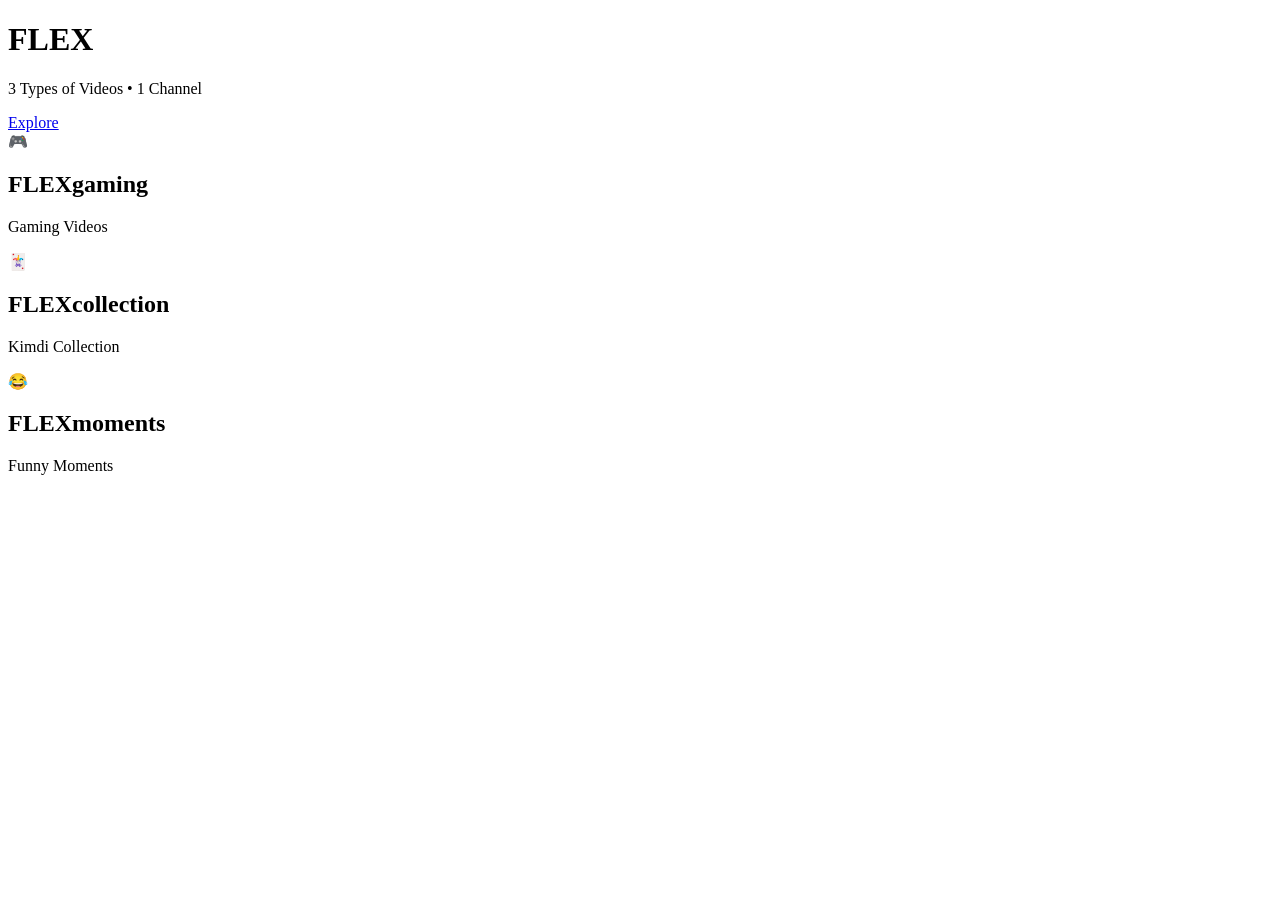
==== index.html @ e318ca54 "Create index.html" ====
<!DOCTYPE html>
<html lang="en">

<head>
<meta charset="UTF-8">
<meta name="viewport" content="width=device-width, initial-scale=1.0">

<title>FLEX</title>

<link rel="stylesheet" href="style.css">

<link href="https://fonts.googleapis.com/css2?family=Poppins:wght@300;500;700;900&display=swap" rel="stylesheet">
</head>

<body>

<div class="hero">

<h1>FLEX</h1>

<p>3 Types of Videos • 1 Channel</p>

<a href="#videos" class="btn">
Explore
</a>

</div>

<section id="videos">

<div class="card">
🎮
<h2>FLEXgaming</h2>
<p>Gaming Videos</p>
</div>

<div class="card">
🃏
<h2>FLEXcollection</h2>
<p>Kimdi Collection</p>
</div>

<div class="card">
😂
<h2>FLEXmoments</h2>
<p>Funny Moments</p>
</div>

</section>

<script src="script.js"></script>

</body>

</html>
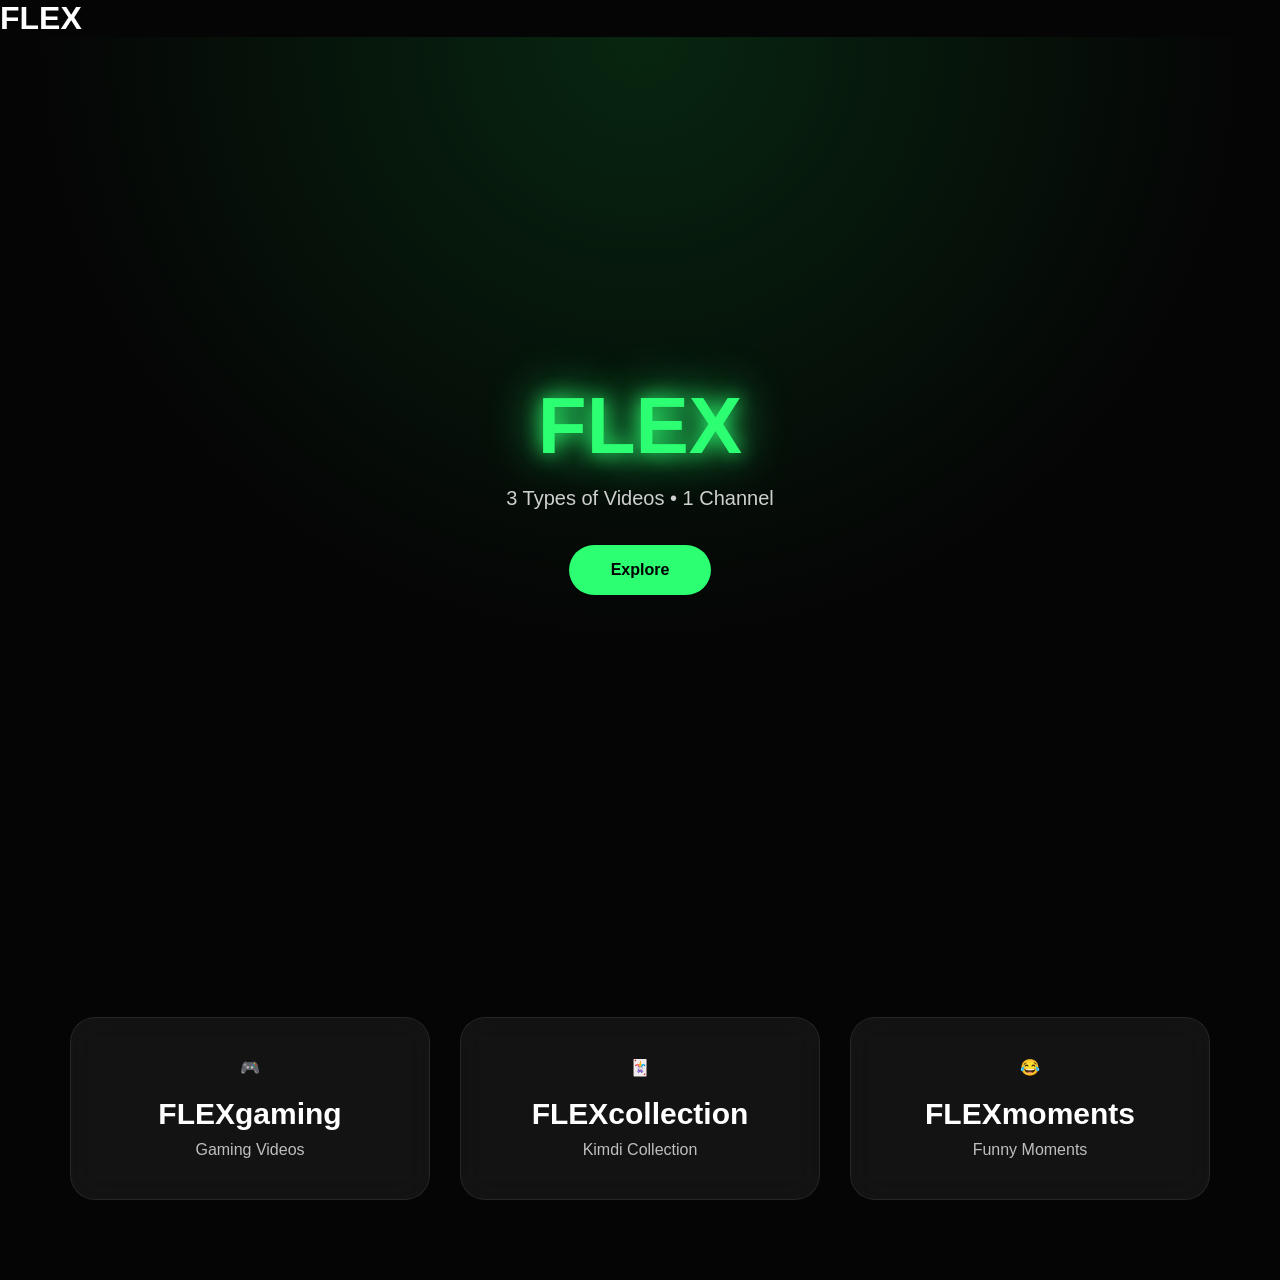
==== commit 391602b3: "Update index.html" ====
--- a/index.html
+++ b/index.html
@@ -14,6 +14,14 @@
 
 <body>
 
+  <div id="loader">
+
+<h1 class="glitch" data-text="FLEX">
+FLEX
+</h1>
+
+  </div>
+  
 <div class="hero">
 
 <h1>FLEX</h1>
--- a/style.css
+++ b/style.css
@@ -0,0 +1,102 @@
+*{
+margin:0;
+padding:0;
+box-sizing:border-box;
+font-family:'Poppins',sans-serif;
+scroll-behavior:smooth;
+}
+
+body{
+background:#050505;
+color:white;
+overflow-x:hidden;
+}
+
+.hero{
+height:100vh;
+display:flex;
+flex-direction:column;
+justify-content:center;
+align-items:center;
+text-align:center;
+padding:20px;
+background:
+radial-gradient(circle at top,#16ff5b22,transparent 55%);
+}
+
+.hero h1{
+font-size:80px;
+font-weight:900;
+color:#2cff72;
+text-shadow:
+0 0 20px #2cff72,
+0 0 50px #2cff72;
+animation:fade 1.2s ease;
+}
+
+.hero p{
+margin-top:15px;
+font-size:20px;
+color:#cfcfcf;
+}
+
+.btn{
+margin-top:35px;
+padding:16px 42px;
+border-radius:50px;
+background:#2cff72;
+color:#000;
+text-decoration:none;
+font-weight:700;
+transition:.3s;
+}
+
+.btn:hover{
+transform:scale(1.08);
+box-shadow:0 0 25px #2cff72;
+}
+
+#videos{
+display:grid;
+grid-template-columns:repeat(auto-fit,minmax(260px,1fr));
+gap:30px;
+padding:80px 30px;
+max-width:1200px;
+margin:auto;
+}
+
+.card{
+background:rgba(255,255,255,.06);
+border:1px solid rgba(255,255,255,.08);
+backdrop-filter:blur(15px);
+border-radius:25px;
+padding:40px;
+text-align:center;
+transition:.35s;
+}
+
+.card:hover{
+transform:translateY(-10px);
+box-shadow:0 0 30px #2cff72;
+}
+
+.card h2{
+margin-top:20px;
+font-size:30px;
+}
+
+.card p{
+margin-top:10px;
+color:#bfbfbf;
+}
+
+@keyframes fade{
+from{
+opacity:0;
+transform:translateY(40px);
+}
+to{
+opacity:1;
+transform:translateY(0);
+}
+}
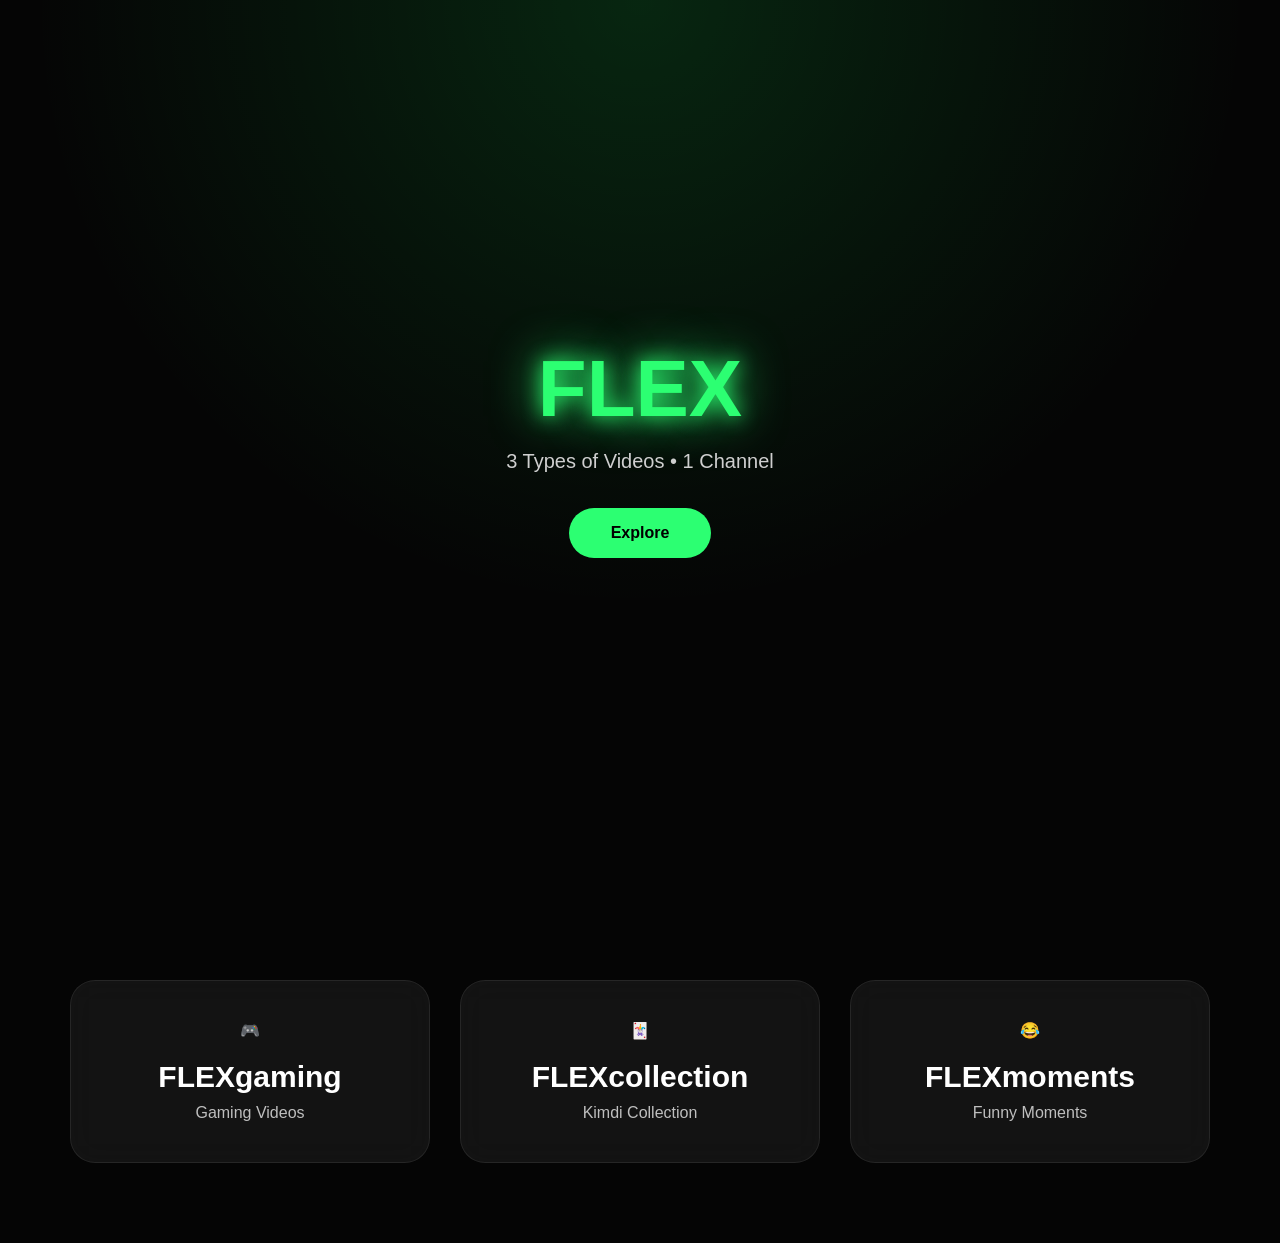
==== commit 2d337ce5: "Update index.html" ====
--- a/index.html
+++ b/index.html
@@ -20,6 +20,12 @@
 FLEX
 </h1>
 
+  </div>
+
+  <div class="background">
+<div class="blob blob1"></div>
+<div class="blob blob2"></div>
+<div class="blob blob3"></div>
   </div>
   
 <div class="hero">
--- a/style.css
+++ b/style.css
@@ -100,3 +100,69 @@
 transform:translateY(0);
 }
 }
+
+#loader{
+position:fixed;
+top:0;
+left:0;
+width:100%;
+height:100%;
+background:#050505;
+display:flex;
+justify-content:center;
+align-items:center;
+z-index:9999;
+animation:loaderHide .8s ease forwards;
+animation-delay:2.2s;
+}
+
+.glitch{
+font-size:90px;
+font-weight:900;
+color:#2cff72;
+position:relative;
+text-shadow:
+0 0 20px #2cff72,
+0 0 40px #2cff72;
+animation:glitch .2s infinite;
+}
+
+.glitch::before,
+.glitch::after{
+content:attr(data-text);
+position:absolute;
+left:0;
+top:0;
+}
+
+.glitch::before{
+color:#00ffff;
+transform:translate(-2px,0);
+opacity:.6;
+}
+
+.glitch::after{
+color:#ff00ff;
+transform:translate(2px,0);
+opacity:.6;
+}
+
+@keyframes glitch{
+
+0%{transform:translate(0);}
+20%{transform:translate(-2px,2px);}
+40%{transform:translate(2px,-2px);}
+60%{transform:translate(-1px,1px);}
+80%{transform:translate(1px,-1px);}
+100%{transform:translate(0);}
+
+}
+
+@keyframes loaderHide{
+
+to{
+opacity:0;
+visibility:hidden;
+}
+
+}
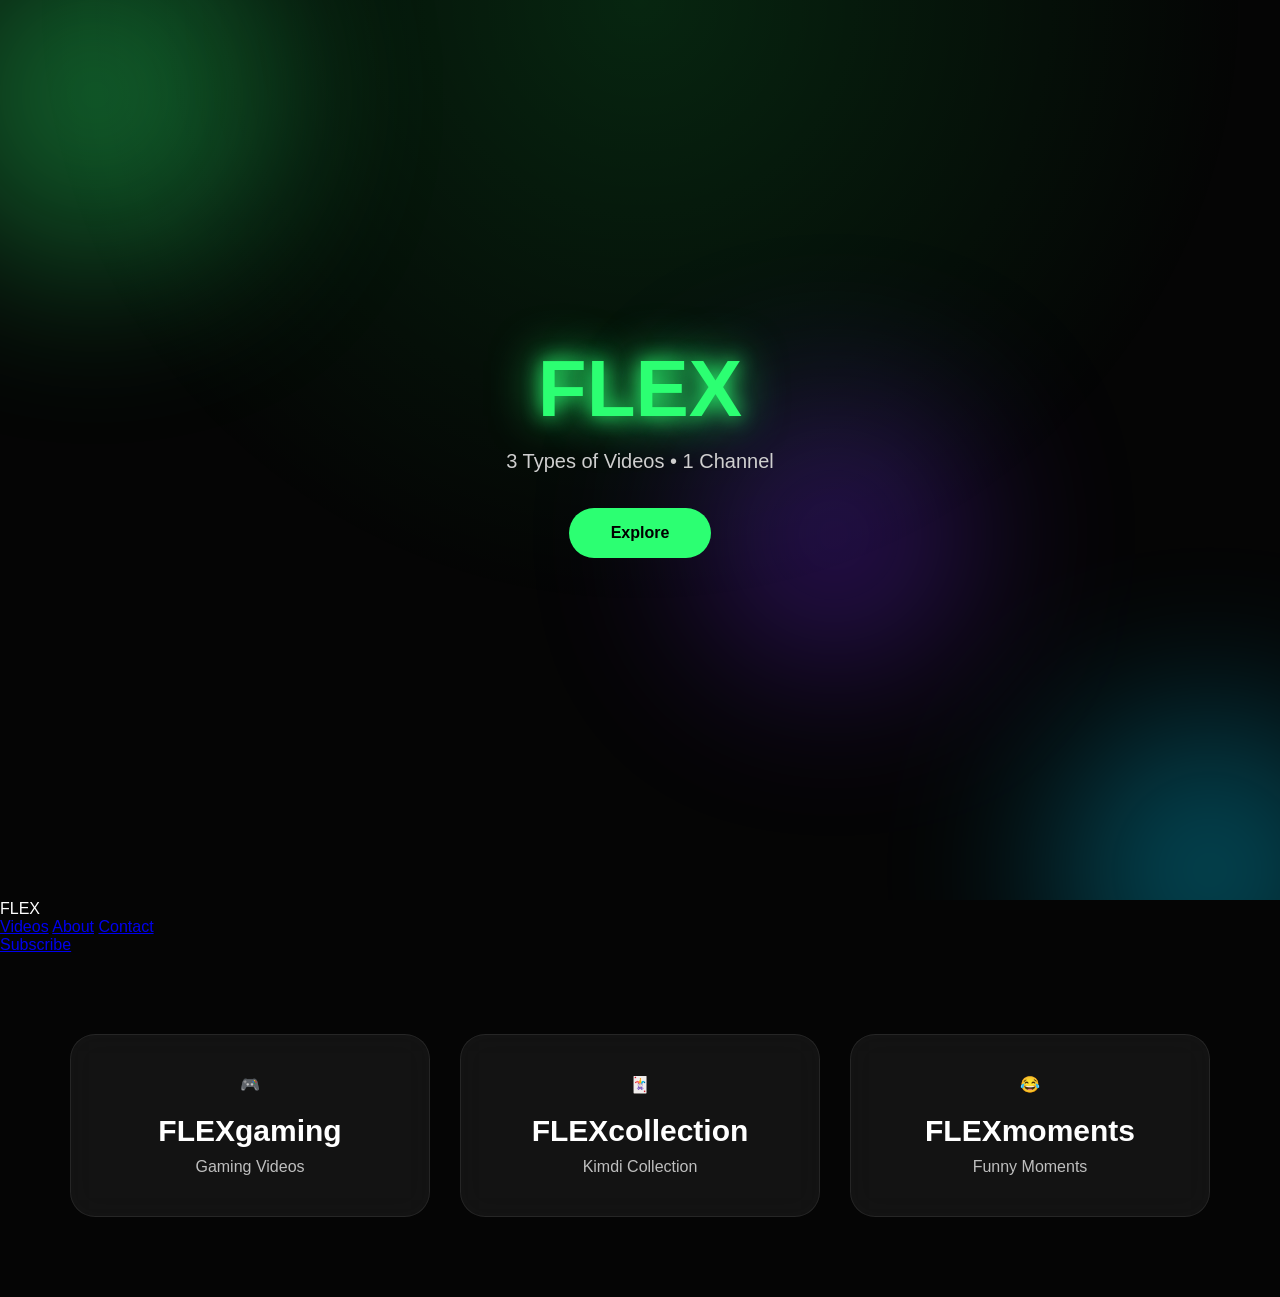
==== commit efb54a91: "Update index.html" ====
--- a/index.html
+++ b/index.html
@@ -40,8 +40,22 @@
 
 </div>
 
+  <header>
+<div class="logo">FLEX</div>
+
+<nav>
+<a href="#videos">Videos</a>
+<a href="#">About</a>
+<a href="#">Contact</a>
+</nav>
+
+<a class="subscribe" href="#">
+Subscribe
+</a>
+  </header>
+  
 <section id="videos">
-
+  
 <div class="card">
 🎮
 <h2>FLEXgaming</h2>
--- a/style.css
+++ b/style.css
@@ -166,3 +166,71 @@
 }
 
 }
+
+.background{
+position:fixed;
+top:0;
+left:0;
+width:100%;
+height:100%;
+overflow:hidden;
+z-index:-1;
+}
+
+.blob{
+position:absolute;
+border-radius:50%;
+filter:blur(90px);
+opacity:.35;
+animation:float 16s ease-in-out infinite;
+}
+
+.blob1{
+width:350px;
+height:350px;
+background:#2cff72;
+top:-80px;
+left:-80px;
+}
+
+.blob2{
+width:300px;
+height:300px;
+background:#00d4ff;
+bottom:-120px;
+right:-80px;
+animation-delay:3s;
+}
+
+.blob3{
+width:260px;
+height:260px;
+background:#7b2cff;
+top:45%;
+left:55%;
+animation-delay:6s;
+}
+
+@keyframes float{
+
+0%{
+transform:translate(0,0) scale(1);
+}
+
+25%{
+transform:translate(60px,-40px) scale(1.08);
+}
+
+50%{
+transform:translate(-30px,40px) scale(.95);
+}
+
+75%{
+transform:translate(40px,30px) scale(1.05);
+}
+
+100%{
+transform:translate(0,0) scale(1);
+}
+
+}
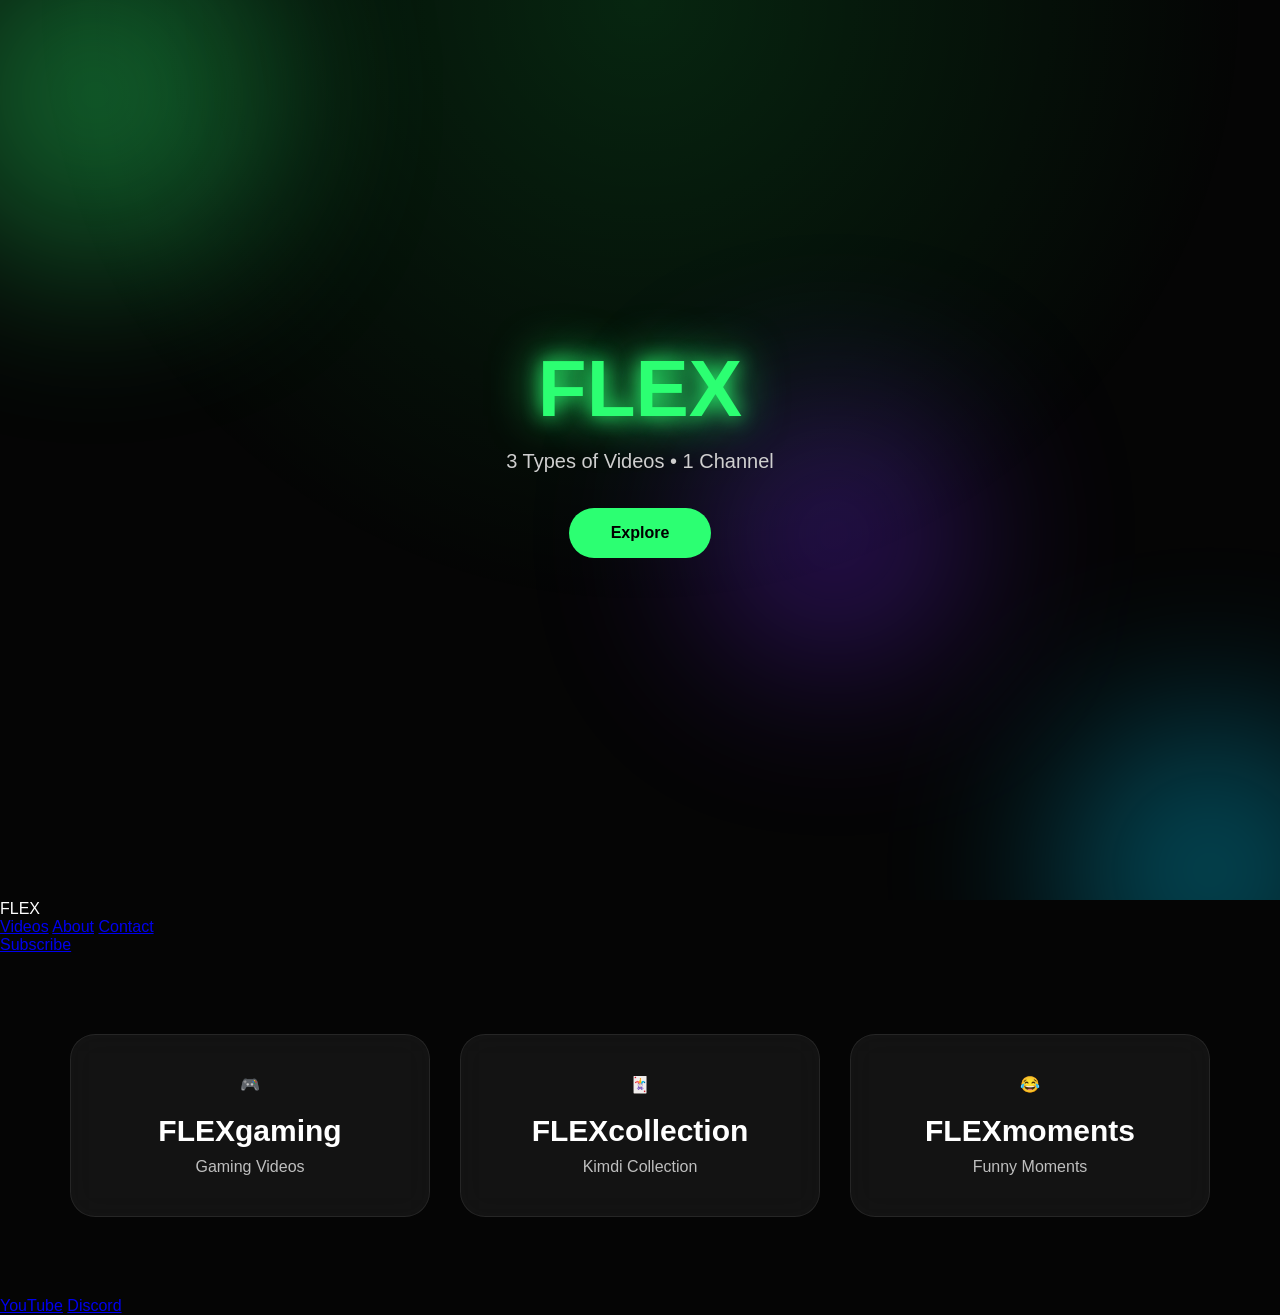
==== commit 41570b7c: "Update index.html" ====
--- a/index.html
+++ b/index.html
@@ -76,6 +76,14 @@
 
 </section>
 
+  <footer>
+
+<a href="#">YouTube</a>
+
+<a href="#">Discord</a>
+
+  </footer>
+  
 <script src="script.js"></script>
 
 </body>
--- a/style.css
+++ b/style.css
@@ -234,3 +234,33 @@
 }
 
 }
+
+.card{
+opacity:0;
+transform:translateY(60px);
+animation:showCard .8s forwards;
+}
+
+.card:nth-child(1){
+animation-delay:.2s;
+}
+
+.card:nth-child(2){
+animation-delay:.5s;
+}
+
+.card:nth-child(3){
+animation-delay:.8s;
+}
+
+@keyframes showCard{
+
+to{
+
+opacity:1;
+
+transform:translateY(0);
+
+}
+
+}
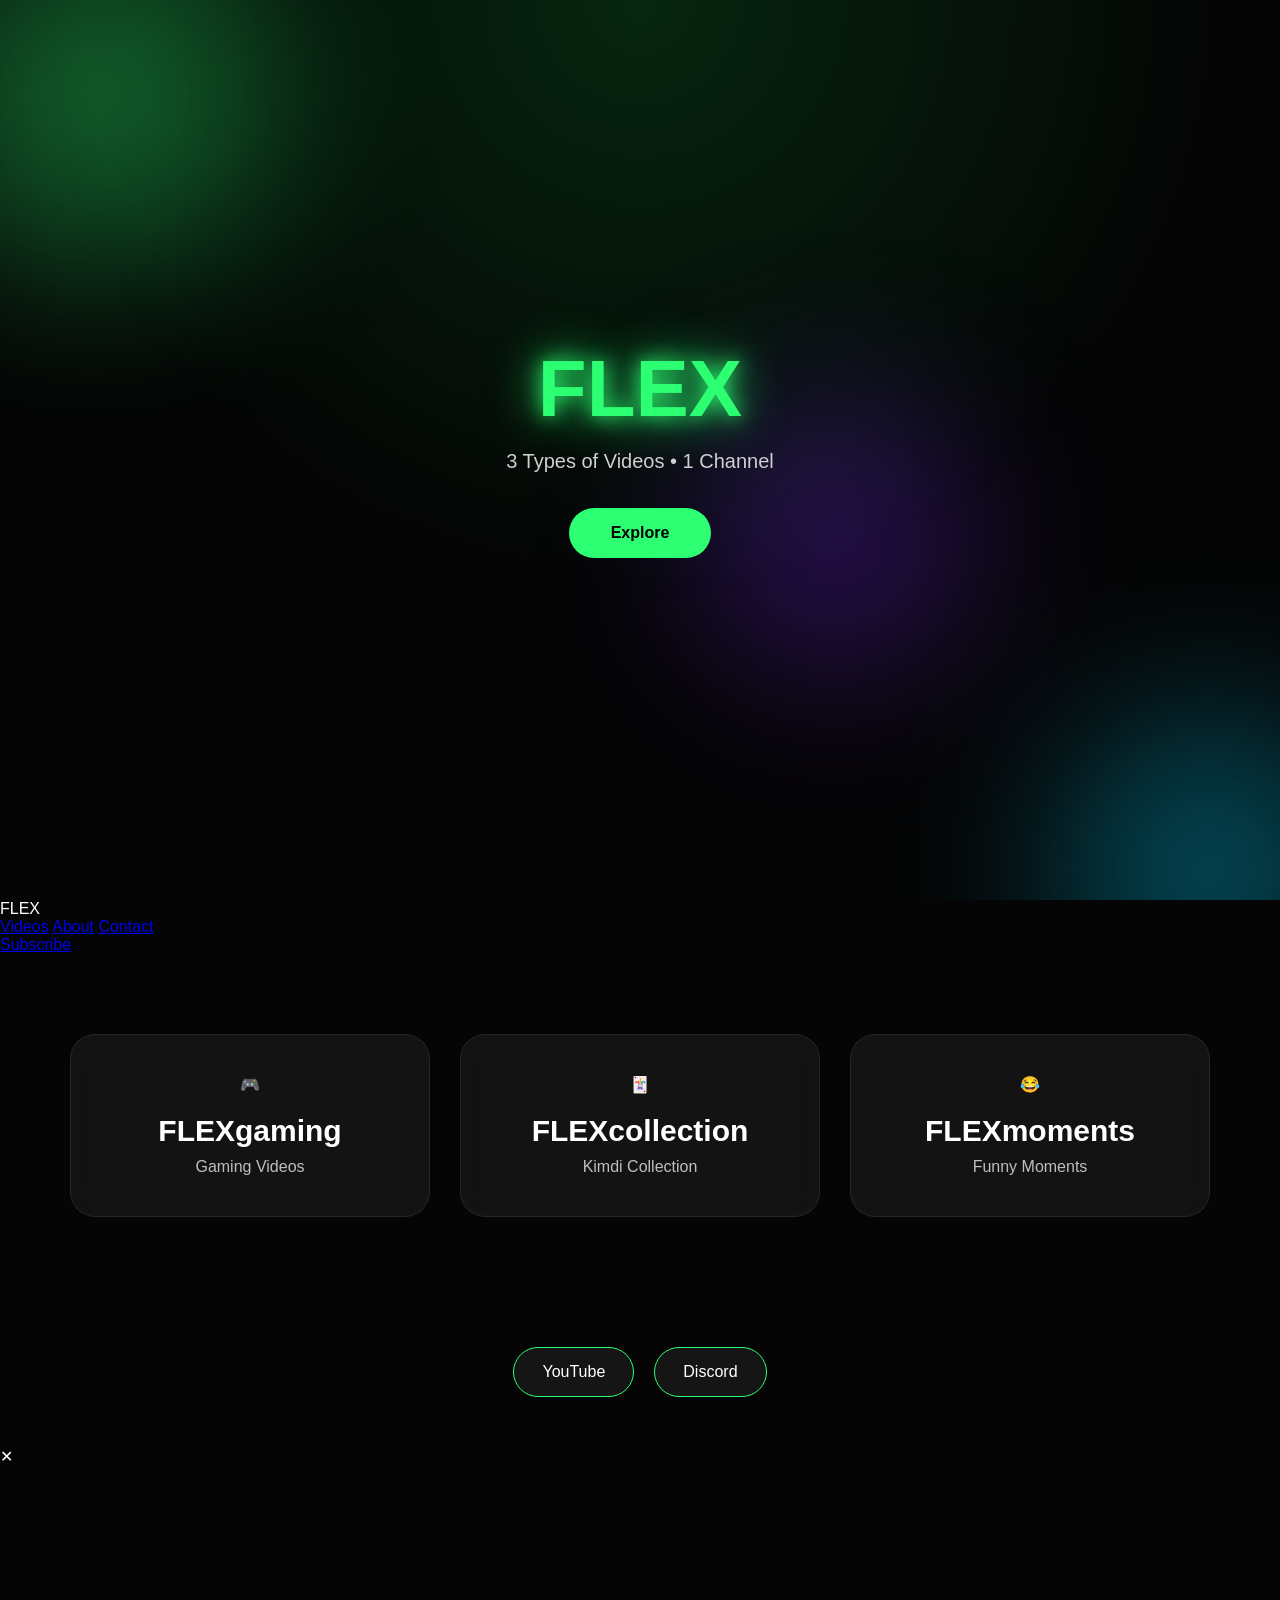
==== commit b2e56275: "Update index.html" ====
--- a/index.html
+++ b/index.html
@@ -86,6 +86,25 @@
   
 <script src="script.js"></script>
 
+  <div id="player" class="player">
+
+<div class="player-box">
+
+<span id="close">✕</span>
+
+<iframe
+id="video"
+width="100%"
+height="400"
+src=""
+frameborder="0"
+allowfullscreen>
+</iframe>
+
+</div>
+
+  </div>
+  
 </body>
 
 </html>
--- a/style.css
+++ b/style.css
@@ -264,3 +264,81 @@
 }
 
 }
+
+footer{
+
+display:flex;
+
+justify-content:center;
+
+gap:20px;
+
+padding:50px 20px;
+
+}
+
+footer a{
+
+text-decoration:none;
+
+color:white;
+
+background:#151515;
+
+padding:15px 28px;
+
+border-radius:50px;
+
+transition:.3s;
+
+border:1px solid #2cff72;
+
+}
+
+footer a:hover{
+
+background:#2cff72;
+
+color:black;
+
+box-shadow:0 0 20px #2cff72;
+
+}
+
+@media (max-width:768px){
+
+.hero h1{
+font-size:55px;
+}
+
+.hero p{
+font-size:16px;
+}
+
+#videos{
+grid-template-columns:1fr;
+padding:40px 20px;
+}
+
+.card{
+padding:30px;
+}
+
+header{
+flex-direction:column;
+gap:15px;
+padding:15px;
+}
+
+nav{
+flex-wrap:wrap;
+justify-content:center;
+gap:15px;
+}
+
+footer{
+flex-direction:column;
+align-items:center;
+}
+
+}
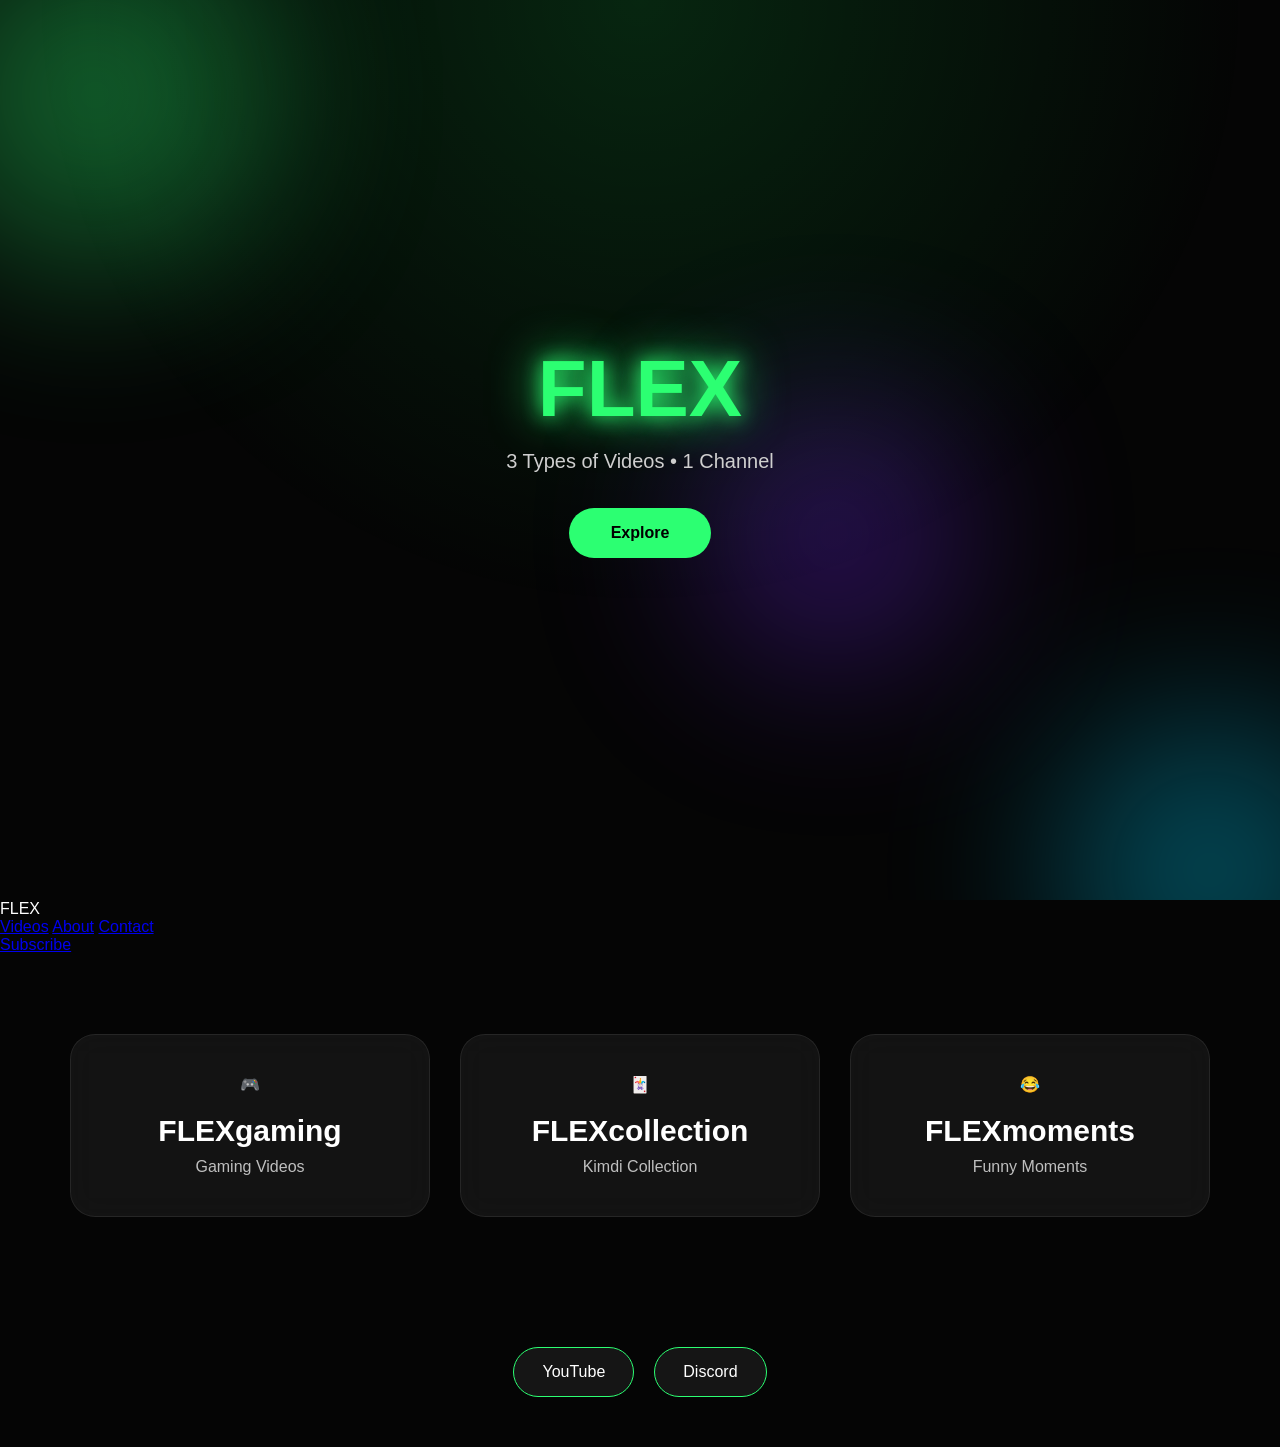
==== commit 6034bfb1: "Update index.html" ====
--- a/index.html
+++ b/index.html
@@ -34,7 +34,7 @@
 
 <p>3 Types of Videos • 1 Channel</p>
 
-<a href="#videos" class="btn">
+<a href="explore.html" class="btn">
 Explore
 </a>
 
--- a/style.css
+++ b/style.css
@@ -342,3 +342,59 @@
 }
 
 }
+
+.player{
+
+display:none;
+
+position:fixed;
+
+top:0;
+
+left:0;
+
+width:100%;
+
+height:100%;
+
+background:rgba(0,0,0,.8);
+
+justify-content:center;
+
+align-items:center;
+
+z-index:9999;
+
+}
+
+.player-box{
+
+width:90%;
+
+max-width:900px;
+
+background:#111;
+
+padding:20px;
+
+border-radius:20px;
+
+position:relative;
+
+}
+
+#close{
+
+position:absolute;
+
+top:10px;
+
+right:20px;
+
+font-size:30px;
+
+cursor:pointer;
+
+color:white;
+
+}
